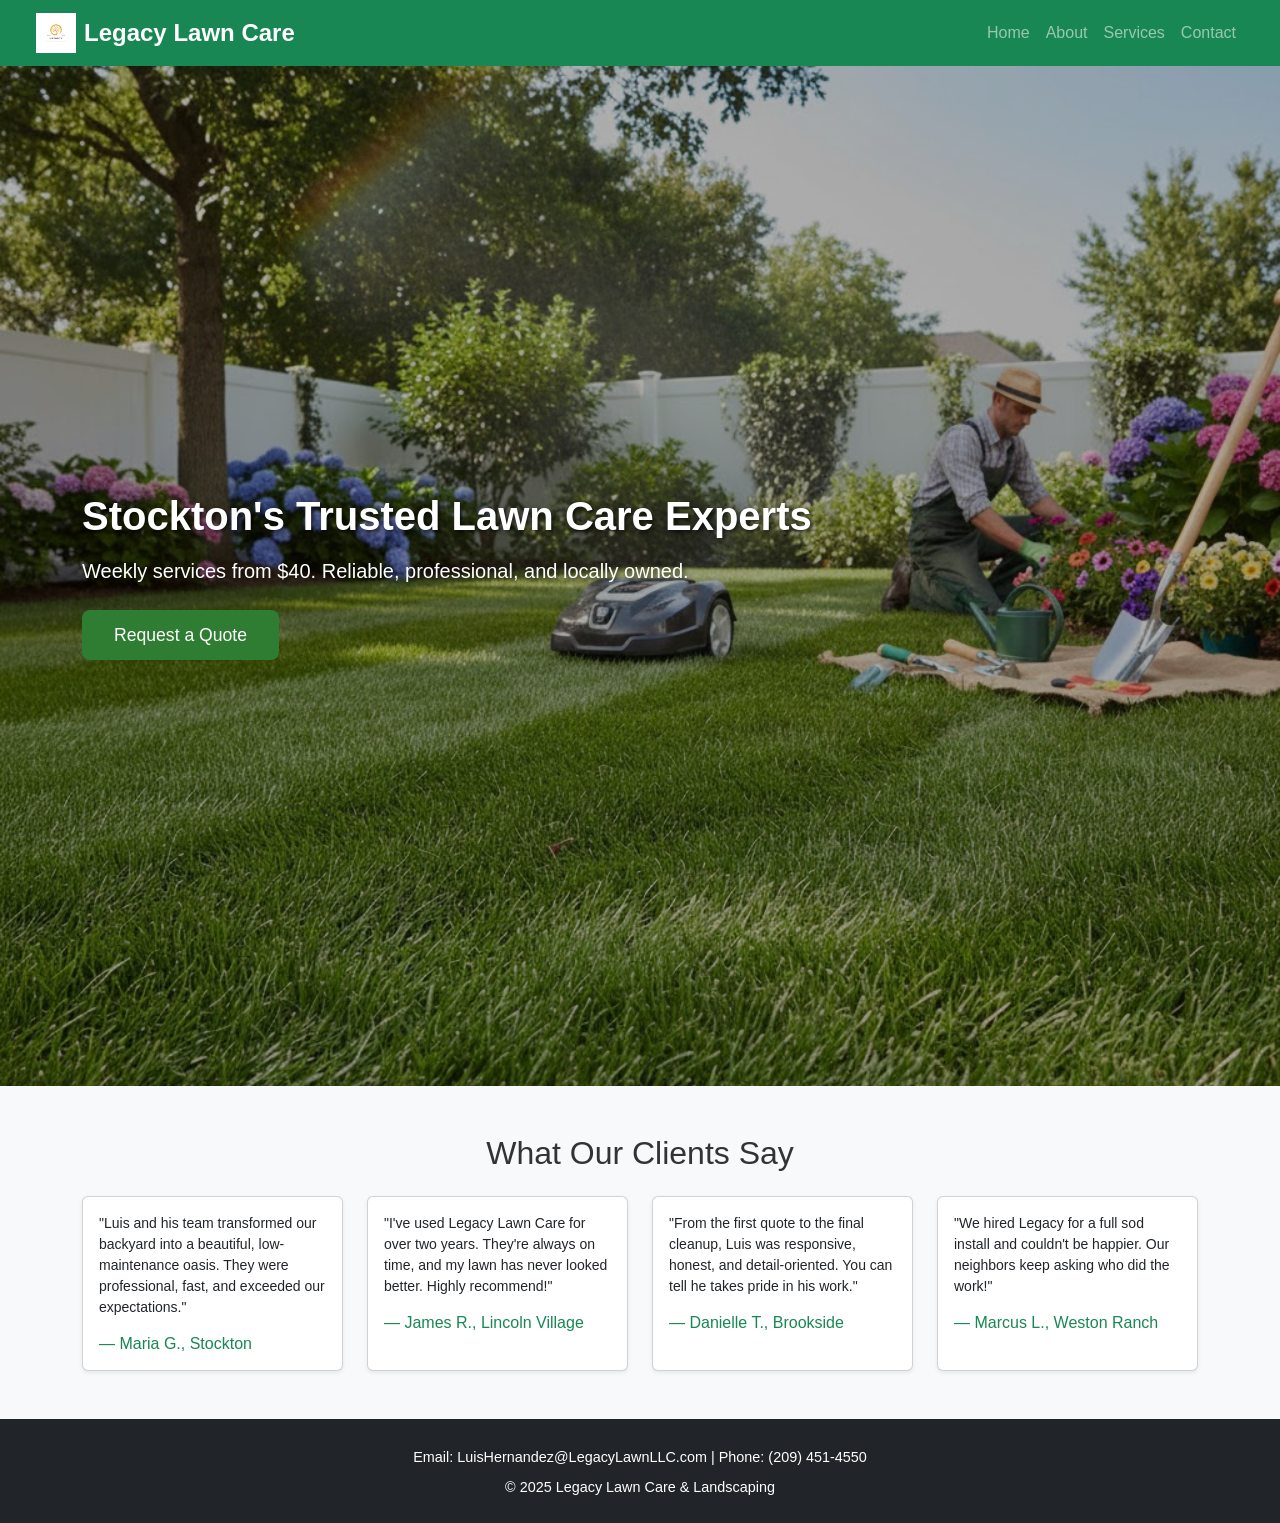
==== index.html @ 69510dd0 "moving things from about page" ====
<!DOCTYPE html>
<html lang="en">
<head>
  <meta charset="UTF-8" />
  <meta name="viewport" content="width=device-width, initial-scale=1.0" />
  <title>Legacy Lawn Care & Landscaping</title>
  <link href="https://cdn.jsdelivr.net/npm/bootstrap@5.3.0/dist/css/bootstrap.min.css" rel="stylesheet" />
  <link rel="stylesheet" href="https://cdnjs.cloudflare.com/ajax/libs/font-awesome/6.5.0/css/all.min.css" />
  <link rel="stylesheet" href="./styles/styles.css" />
</head>
<body>

<nav class="navbar navbar-expand-lg bg-success navbar-dark px-3 px-lg-4">
  <div class="container-fluid">
    <a class="navbar-brand d-flex align-items-center" href="#">
      <img src="/Assets/LOGO.jpg" alt="Legacy Lawn Care Logo" height="40" class="me-2">
      Legacy Lawn Care
    </a>
    <button class="navbar-toggler" type="button" data-bs-toggle="collapse" data-bs-target="#navMenu">
      <span class="navbar-toggler-icon"></span>
    </button>
    <div class="collapse navbar-collapse" id="navMenu">
      <ul class="navbar-nav ms-auto">
        <li class="nav-item"><a class="nav-link" href="/index.html">Home</a></li>
        <li class="nav-item"><a class="nav-link" href="/pages/about.html">About</a></li>
        <li class="nav-item"><a class="nav-link" href="/pages/services.html">Services</a></li>
        <li class="nav-item"><a class="nav-link" href="/pages/contact.html">Contact</a></li>
      </ul>
    </div>
  </div>
</nav>

<section class="hero-section d-flex align-items-center">
  <div class="container">
    <div class="row">
      <div class="col-12 col-md-10 col-lg-8 hero-content">
        <h1 class="mb-3">Stockton's Trusted Lawn Care Experts</h1>
        <p class="lead mb-4">Weekly services from $40. Reliable, professional, and locally owned.</p>
        <button class="btn btn-success btn-lg" data-bs-toggle="modal" data-bs-target="#quoteModal">Request a Quote</button>
      </div>
    </div>
  </div>
</section>

<!-- What Our Clients Say Section -->
<section id="testimonials" class="container my-5">
  <h2 class="text-center mb-4">What Our Clients Say</h2>
  <div class="row row-cols-1 row-cols-md-2 row-cols-lg-4 g-3 g-md-4">
    
    <div class="col">
      <div class="card shadow-sm h-100">
        <div class="card-body">
          <p class="card-text">"Luis and his team transformed our backyard into a beautiful, low-maintenance oasis. They were professional, fast, and exceeded our expectations."</p>
          <h6 class="text-success mb-0">— Maria G., Stockton</h6>
        </div>
      </div>
    </div>

    <div class="col">
      <div class="card shadow-sm h-100">
        <div class="card-body">
          <p class="card-text">"I've used Legacy Lawn Care for over two years. They're always on time, and my lawn has never looked better. Highly recommend!"</p>
          <h6 class="text-success mb-0">— James R., Lincoln Village</h6>
        </div>
      </div>
    </div>

    <div class="col">
      <div class="card shadow-sm h-100">
        <div class="card-body">
          <p class="card-text">"From the first quote to the final cleanup, Luis was responsive, honest, and detail-oriented. You can tell he takes pride in his work."</p>
          <h6 class="text-success mb-0">— Danielle T., Brookside</h6>
        </div>
      </div>
    </div>

    <div class="col">
      <div class="card shadow-sm h-100">
        <div class="card-body">
          <p class="card-text">"We hired Legacy for a full sod install and couldn't be happier. Our neighbors keep asking who did the work!"</p>
          <h6 class="text-success mb-0">— Marcus L., Weston Ranch</h6>
        </div>
      </div>
    </div>

  </div>
</section>

<div class="modal fade" id="quoteModal" tabindex="-1">
  <div class="modal-dialog modal-dialog-centered">
    <form class="modal-content">
      <div class="modal-header">
        <h5 class="modal-title">Request a Quote</h5>
        <button type="button" class="btn-close btn-close-white" data-bs-dismiss="modal"></button>
      </div>
      <div class="modal-body">
        <input type="text" class="form-control mb-3" placeholder="Your Name" required />
        <input type="email" class="form-control mb-3" placeholder="Email Address" required />
        <textarea class="form-control mb-3" placeholder="Service Needed" rows="3" required></textarea>
      </div>
      <div class="modal-footer">
        <button type="submit" class="btn btn-success">Submit</button>
        <button type="button" class="btn btn-outline-secondary">Print</button>
      </div>
    </form>
  </div>
</div>

<footer id="contact" class="bg-dark text-white text-center py-4 mt-5">
  <div class="container">
    <p class="mb-2">Email: LuisHernandez@LegacyLawnLLC.com | Phone: (209) 451-4550</p>
    <p class="mb-0">&copy; 2025 Legacy Lawn Care & Landscaping</p>
  </div>
</footer>

<script src="./scripts/script.js"></script>
<script src="https://cdn.jsdelivr.net/npm/bootstrap@5.3.0/dist/js/bootstrap.bundle.min.js"></script>
</body>
</html>
---- styles/styles.css ----
/* GLOBAL STYLES */
html {
  scroll-behavior: smooth;
}

body {
  font-family: 'Segoe UI', sans-serif;
  background-color: #f8f9fa;
  color: #333;
}

/* NAVBAR */
.navbar-brand {
  font-weight: bold;
  font-size: 1.5rem;
}

.nav-link {
  font-weight: 500;
  transition: color 0.3s ease;
}

.nav-link:hover {
  color: #d4edda;
}

/* HOME PAGE HERO */
section.d-flex {
  background-image: url(/Assets/lawn\ care.jpg);
  background-size: cover;
  background-position: center;
  min-height: 1020px;
  color: #fff;
  text-shadow: 2px 2px 4px rgba(0,0,0,0.7);
  position: relative;
}

section.d-flex::before {
  content: '';
  position: absolute;
  top: 0;
  left: 0;
  right: 0;
  bottom: 0;
  background: rgba(0,0,0,0.3);
}

section.d-flex > * {
  position: relative;
  z-index: 1;
}

section.d-flex h1 {
  font-size: clamp(1.75rem, 5vw, 2.5rem);
  font-weight: 700;
}

section.d-flex .lead {
  font-size: clamp(1rem, 3vw, 1.25rem);
}

section.d-flex .btn-success {
  background-color: #2e7d32;
  border: none;
  padding: 0.75rem 2rem;
  font-size: 1.1rem;
}

/* ABOUT PAGE */
#about .card {
  border-left: 5px solid #2e7d32;
  background-color: #fff;
  min-height: auto;
}

#about .card.flex-row {
  flex-direction: row;
}

#about .card img {
  width: 120px;
  height: 120px;
  object-fit: cover;
  flex-shrink: 0;
}

#about h4 {
  margin-bottom: 0.5rem;
}

#testimonials .card {
  transition: transform 0.3s ease;
}

#testimonials .card:hover {
  transform: translateY(-5px);
}

/* SERVICES PAGE */
#services h2 {
  color: #2e7d32;
  font-weight: 600;
}

.card-title {
  color: #2e7d32;
  font-weight: 600;
  font-size: clamp(1rem, 2.5vw, 1rem);
}

.card-text {
  font-size: clamp(0.875rem, 2vw, 00.875rem);
}

.btn-outline-success {
  border-color: #2e7d32;
  color: #2e7d32;
}

.btn-outline-success:hover {
  background-color: #2e7d32;
  color: #fff;
}

.card-img-top {
  height: 180px;
  object-fit: cover;
}


/* NAVBAR LOGO */
.navbar-brand img {
  height: 40px;
  width: auto;
  object-fit: contain;
}

/* Adjust for smaller screens */
@media (max-width: 767px) {
  .navbar-brand img {
    height: 30px;
  }
}


/* MODAL FORM */
.modal-content {
  border-radius: 8px;
}

.modal-header {
  background-color: #2e7d32;
  color: #fff;
  border-bottom: none;
}

.modal-footer {
  border-top: none;
}

.modal.fade .modal-dialog {
  transform: translateY(-20px);
  transition: transform 0.3s ease-out;
}

.modal.show .modal-dialog {
  transform: translateY(0);
}

/* FOOTER */
footer {
  background-color: #1b1b1b;
  font-size: 0.9rem;
}


footer p {
  margin: 0.3rem 0;
  font-size: clamp(0.8rem, 2vw, 0.9rem);
}

/* TABLET RESPONSIVE (768px - 991px) */
@media (max-width: 991px) {
  .navbar-brand {
    font-size: 1.25rem;
  }

  section.d-flex {
    min-height: 1725px;
  }

  #about .card {
    height: auto !important;
    min-height: auto !important;
  }

  .card-img-top {
    height: 200px;
  }
}

/* MOBILE RESPONSIVE (up to 767px) */
@media (max-width: 767px) {
  .navbar-brand {
    font-size: 1.1rem;
  }

  .navbar {
    padding-left: 1rem !important;
    padding-right: 1rem !important;
  }

  section.d-flex {
    min-height: 1725px;
    padding: 2rem 1rem !important;
  }

  section.d-flex .btn-success {
    padding: 0.6rem 1.5rem;
    font-size: 1rem;
    width: 100%;
  }

  /* About page mobile adjustments */
  #about .card.flex-row {
    flex-direction: column !important;
    text-align: center;
  }

  #about .card img {
    margin: 0 auto 1rem auto !important;
  }

  #about .card {
    padding: 1.5rem !important;
  }

  /* Services page mobile adjustments */
  .card-img-top {
    height: 150px;
  }

  /* Footer mobile adjustments */
  footer p {
    font-size: 0.75rem;
    line-height: 1.6;
  }

  /* Modal mobile adjustments */
  .modal-dialog {
    margin: 0.5rem;
  }

  .modal-footer {
    flex-direction: column;
  }

  .modal-footer .btn {
    width: 100%;
    margin-bottom: 0.5rem;
  }
}

/* EXTRA SMALL MOBILE (up to 480px) */
@media (max-width: 480px) {
  section.d-flex h1 {
    font-size: 1.5rem;
  }

  section.d-flex .lead {
    font-size: 0.95rem;
  }

  .card-title {
    font-size: 1rem;
  }

  .card-text {
    font-size: 0.85rem;
  }

  #about .card img {
    width: 100px;
    height: 100px;
  }
}

/* CONTACT PAGE BACKGROUND */
body.contact-page {
  background-image: url("/Assets/contactusBg.jpg");
  background-size: cover;
  background-position: center;
  background-attachment: fixed;
  background-repeat: no-repeat;
  min-height: 100vh;
  padding-bottom: 5rem; /* if using fixed footer */
}


body.contact-page section.container {
  background: none;   /* removes the box background */
  color: white;
  border-radius: 0;   /* optional: remove rounded corners */
  box-shadow: none;   /* optional: remove shadow */
  padding: 2rem;      /* keep spacing around the form */
  margin-top: 2rem;
  margin-bottom: 2rem;
}

body.contact-page form {
  background-color: transparent !important;
  box-shadow: none !important;
}
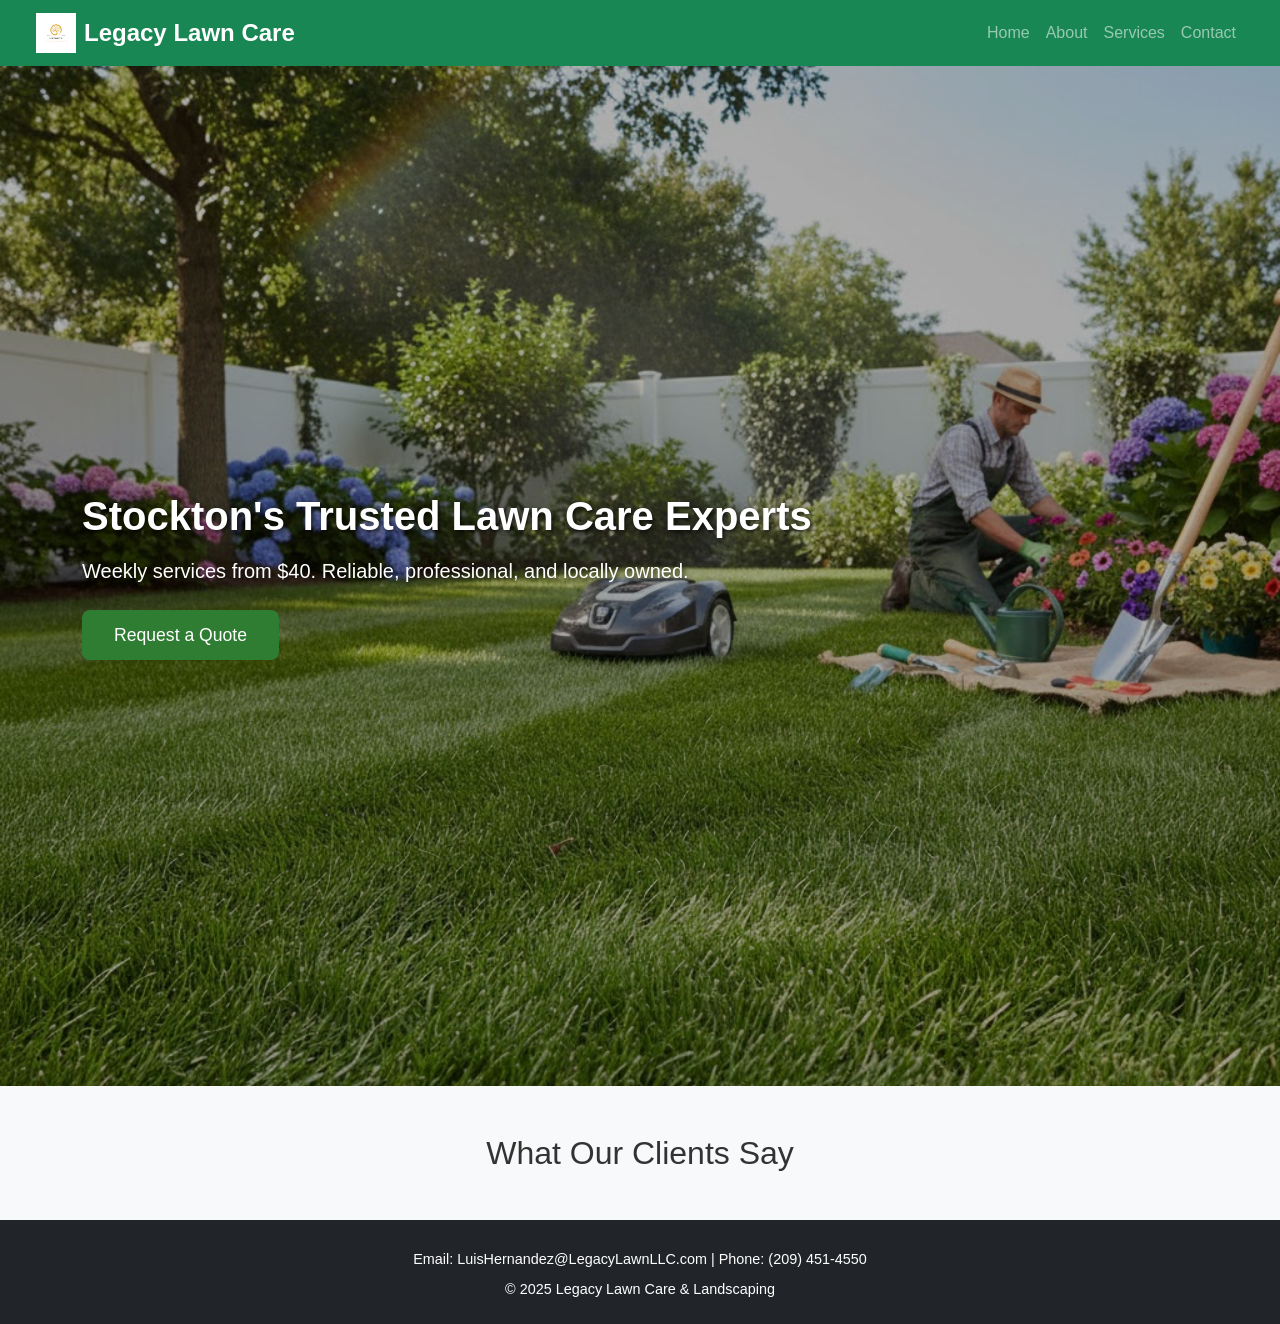
==== commit 644fef2c: "had to add script in contact page. not sure how it was deleted." ====
--- a/index.html
+++ b/index.html
@@ -1,119 +1,91 @@
 <!DOCTYPE html>
 <html lang="en">
+
 <head>
   <meta charset="UTF-8" />
   <meta name="viewport" content="width=device-width, initial-scale=1.0" />
   <title>Legacy Lawn Care & Landscaping</title>
   <link href="https://cdn.jsdelivr.net/npm/bootstrap@5.3.0/dist/css/bootstrap.min.css" rel="stylesheet" />
   <link rel="stylesheet" href="https://cdnjs.cloudflare.com/ajax/libs/font-awesome/6.5.0/css/all.min.css" />
-  <link rel="stylesheet" href="./styles/styles.css" />
+  <link rel="stylesheet" href="/styles/styles.css" />
 </head>
+
 <body>
-
-<nav class="navbar navbar-expand-lg bg-success navbar-dark px-3 px-lg-4">
-  <div class="container-fluid">
-    <a class="navbar-brand d-flex align-items-center" href="#">
-      <img src="/Assets/LOGO.jpg" alt="Legacy Lawn Care Logo" height="40" class="me-2">
-      Legacy Lawn Care
-    </a>
-    <button class="navbar-toggler" type="button" data-bs-toggle="collapse" data-bs-target="#navMenu">
-      <span class="navbar-toggler-icon"></span>
-    </button>
-    <div class="collapse navbar-collapse" id="navMenu">
-      <ul class="navbar-nav ms-auto">
-        <li class="nav-item"><a class="nav-link" href="/index.html">Home</a></li>
-        <li class="nav-item"><a class="nav-link" href="/pages/about.html">About</a></li>
-        <li class="nav-item"><a class="nav-link" href="/pages/services.html">Services</a></li>
-        <li class="nav-item"><a class="nav-link" href="/pages/contact.html">Contact</a></li>
-      </ul>
-    </div>
-  </div>
-</nav>
-
-<section class="hero-section d-flex align-items-center">
-  <div class="container">
-    <div class="row">
-      <div class="col-12 col-md-10 col-lg-8 hero-content">
-        <h1 class="mb-3">Stockton's Trusted Lawn Care Experts</h1>
-        <p class="lead mb-4">Weekly services from $40. Reliable, professional, and locally owned.</p>
-        <button class="btn btn-success btn-lg" data-bs-toggle="modal" data-bs-target="#quoteModal">Request a Quote</button>
+  <!-- Navbar -->
+  <nav class="navbar navbar-expand-lg bg-success navbar-dark px-3 px-lg-4">
+    <div class="container-fluid">
+      <a class="navbar-brand d-flex align-items-center" href="/index.html">
+        <img src="/Assets/LOGO.jpg" alt="Legacy Lawn Care Logo" height="40" class="me-2">
+        Legacy Lawn Care
+      </a>
+      <button class="navbar-toggler" type="button" data-bs-toggle="collapse" data-bs-target="#navMenu">
+        <span class="navbar-toggler-icon"></span>
+      </button>
+      <div class="collapse navbar-collapse" id="navMenu">
+        <ul class="navbar-nav ms-auto">
+          <li class="nav-item"><a class="nav-link" href="/index.html">Home</a></li>
+          <li class="nav-item"><a class="nav-link" href="/pages/about.html">About</a></li>
+          <li class="nav-item"><a class="nav-link" href="/pages/services.html">Services</a></li>
+          <li class="nav-item"><a class="nav-link" href="/pages/contact.html">Contact</a></li>
+        </ul>
       </div>
     </div>
-  </div>
-</section>
+  </nav>
 
-<!-- What Our Clients Say Section -->
-<section id="testimonials" class="container my-5">
-  <h2 class="text-center mb-4">What Our Clients Say</h2>
-  <div class="row row-cols-1 row-cols-md-2 row-cols-lg-4 g-3 g-md-4">
-    
-    <div class="col">
-      <div class="card shadow-sm h-100">
-        <div class="card-body">
-          <p class="card-text">"Luis and his team transformed our backyard into a beautiful, low-maintenance oasis. They were professional, fast, and exceeded our expectations."</p>
-          <h6 class="text-success mb-0">— Maria G., Stockton</h6>
+  <!-- Hero Section -->
+  <section class="hero-section d-flex align-items-center">
+    <div class="container">
+      <div class="row">
+        <div class="col-12 col-md-10 col-lg-8 hero-content">
+          <h1 class="mb-3">Stockton's Trusted Lawn Care Experts</h1>
+          <p class="lead mb-4">Weekly services from $40. Reliable, professional, and locally owned.</p>
+          <button class="btn btn-success btn-lg" data-bs-toggle="modal" data-bs-target="#quoteModal">Request a Quote</button>
         </div>
       </div>
     </div>
+  </section>
 
-    <div class="col">
-      <div class="card shadow-sm h-100">
-        <div class="card-body">
-          <p class="card-text">"I've used Legacy Lawn Care for over two years. They're always on time, and my lawn has never looked better. Highly recommend!"</p>
-          <h6 class="text-success mb-0">— James R., Lincoln Village</h6>
+  <!-- Testimonials -->
+  <section id="testimonials" class="container my-5">
+    <h2 class="text-center mb-4">What Our Clients Say</h2>
+    <div class="row row-cols-1 row-cols-md-2 row-cols-lg-4 g-3 g-md-4">
+      <!-- Testimonial Cards (unchanged) -->
+      <!-- ... -->
+    </div>
+  </section>
+
+  <!-- Quote Modal -->
+  <div class="modal fade" id="quoteModal" tabindex="-1">
+    <div class="modal-dialog modal-dialog-centered">
+      <form class="modal-content">
+        <div class="modal-header">
+          <h5 class="modal-title">Request a Quote</h5>
+          <button type="button" class="btn-close btn-close-white" data-bs-dismiss="modal"></button>
         </div>
-      </div>
+        <div class="modal-body">
+          <input type="text" class="form-control mb-3" placeholder="Your Name" required name="userName" id="userName" />
+          <input type="email" class="form-control mb-3" placeholder="Email Address" required name="userEmail" id="userEmail" />
+          <textarea class="form-control mb-3" placeholder="Service Needed" rows="3" required name="serviceRequest" id="serviceRequest"></textarea>
+        </div>
+        <div class="modal-footer">
+          <button type="submit" class="btn btn-success">Submit</button>
+          <button type="button" class="btn btn-outline-secondary">Print</button>
+        </div>
+      </form>
     </div>
+  </div>
 
-    <div class="col">
-      <div class="card shadow-sm h-100">
-        <div class="card-body">
-          <p class="card-text">"From the first quote to the final cleanup, Luis was responsive, honest, and detail-oriented. You can tell he takes pride in his work."</p>
-          <h6 class="text-success mb-0">— Danielle T., Brookside</h6>
-        </div>
-      </div>
+  <!-- Footer -->
+  <footer id="contact" class="bg-dark text-white text-center py-4 mt-5">
+    <div class="container">
+      <p class="mb-2">Email: LuisHernandez@LegacyLawnLLC.com | Phone: (209) 451-4550</p>
+      <p class="mb-0">&copy; 2025 Legacy Lawn Care & Landscaping</p>
     </div>
+  </footer>
 
-    <div class="col">
-      <div class="card shadow-sm h-100">
-        <div class="card-body">
-          <p class="card-text">"We hired Legacy for a full sod install and couldn't be happier. Our neighbors keep asking who did the work!"</p>
-          <h6 class="text-success mb-0">— Marcus L., Weston Ranch</h6>
-        </div>
-      </div>
-    </div>
+  <!-- Scripts -->
+  <script src="/scripts/script.js"></script>
+  <script src="https://cdn.jsdelivr.net/npm/bootstrap@5.3.0/dist/js/bootstrap.bundle.min.js"></script>
+</body>
 
-  </div>
-</section>
-
-<div class="modal fade" id="quoteModal" tabindex="-1">
-  <div class="modal-dialog modal-dialog-centered">
-    <form class="modal-content">
-      <div class="modal-header">
-        <h5 class="modal-title">Request a Quote</h5>
-        <button type="button" class="btn-close btn-close-white" data-bs-dismiss="modal"></button>
-      </div>
-      <div class="modal-body">
-        <input type="text" class="form-control mb-3" placeholder="Your Name" required />
-        <input type="email" class="form-control mb-3" placeholder="Email Address" required />
-        <textarea class="form-control mb-3" placeholder="Service Needed" rows="3" required></textarea>
-      </div>
-      <div class="modal-footer">
-        <button type="submit" class="btn btn-success">Submit</button>
-        <button type="button" class="btn btn-outline-secondary">Print</button>
-      </div>
-    </form>
-  </div>
-</div>
-
-<footer id="contact" class="bg-dark text-white text-center py-4 mt-5">
-  <div class="container">
-    <p class="mb-2">Email: LuisHernandez@LegacyLawnLLC.com | Phone: (209) 451-4550</p>
-    <p class="mb-0">&copy; 2025 Legacy Lawn Care & Landscaping</p>
-  </div>
-</footer>
-
-<script src="./scripts/script.js"></script>
-<script src="https://cdn.jsdelivr.net/npm/bootstrap@5.3.0/dist/js/bootstrap.bundle.min.js"></script>
-</body>
 </html>
--- a/styles/styles.css
+++ b/styles/styles.css
@@ -1,4 +1,6 @@
-/* GLOBAL STYLES */
+/* ============================================
+   1. GLOBAL STYLES
+   ============================================ */
 html {
   scroll-behavior: smooth;
 }
@@ -9,12 +11,21 @@
   color: #333;
 }
 
-/* NAVBAR */
+
+/* ============================================
+   2. NAVBAR
+   ============================================ */
 .navbar-brand {
   font-weight: bold;
   font-size: 1.5rem;
 }
 
+.navbar-brand img {
+  height: 40px;
+  width: auto;
+  object-fit: contain;
+}
+
 .nav-link {
   font-weight: 500;
   transition: color 0.3s ease;
@@ -24,8 +35,11 @@
   color: #d4edda;
 }
 
-/* HOME PAGE HERO */
-section.d-flex {
+
+/* ============================================
+   3. HERO SECTION (HOME PAGE)
+   ============================================ */
+section.hero-section {
   background-image: url(/Assets/lawn\ care.jpg);
   background-size: cover;
   background-position: center;
@@ -35,7 +49,7 @@
   position: relative;
 }
 
-section.d-flex::before {
+section.hero-section::before {
   content: '';
   position: absolute;
   top: 0;
@@ -45,30 +59,33 @@
   background: rgba(0,0,0,0.3);
 }
 
-section.d-flex > * {
+section.hero-section > * {
   position: relative;
   z-index: 1;
 }
 
-section.d-flex h1 {
+section.hero-section h1 {
   font-size: clamp(1.75rem, 5vw, 2.5rem);
   font-weight: 700;
 }
 
-section.d-flex .lead {
+section.hero-section .lead {
   font-size: clamp(1rem, 3vw, 1.25rem);
 }
 
-section.d-flex .btn-success {
+section.hero-section .btn-success {
   background-color: #2e7d32;
   border: none;
   padding: 0.75rem 2rem;
   font-size: 1.1rem;
 }
 
-/* ABOUT PAGE */
+
+/* ============================================
+   4. ABOUT PAGE
+   ============================================ */
 #about .card {
-  border-left: 5px solid #2e7d32;
+  border: 5px solid #2e7d32;
   background-color: #fff;
   min-height: auto;
 }
@@ -88,15 +105,14 @@
   margin-bottom: 0.5rem;
 }
 
-#testimonials .card {
-  transition: transform 0.3s ease;
-}
-
-#testimonials .card:hover {
-  transform: translateY(-5px);
-}
-
-/* SERVICES PAGE */
+.grey {
+  background-color: #2e2e2e;
+}
+
+
+/* ============================================
+   5. SERVICES PAGE
+   ============================================ */
 #services h2 {
   color: #2e7d32;
   font-weight: 600;
@@ -109,7 +125,7 @@
 }
 
 .card-text {
-  font-size: clamp(0.875rem, 2vw, 00.875rem);
+  font-size: clamp(0.875rem, 2vw, 0.875rem);
 }
 
 .btn-outline-success {
@@ -128,164 +144,9 @@
 }
 
 
-/* NAVBAR LOGO */
-.navbar-brand img {
-  height: 40px;
-  width: auto;
-  object-fit: contain;
-}
-
-/* Adjust for smaller screens */
-@media (max-width: 767px) {
-  .navbar-brand img {
-    height: 30px;
-  }
-}
-
-
-/* MODAL FORM */
-.modal-content {
-  border-radius: 8px;
-}
-
-.modal-header {
-  background-color: #2e7d32;
-  color: #fff;
-  border-bottom: none;
-}
-
-.modal-footer {
-  border-top: none;
-}
-
-.modal.fade .modal-dialog {
-  transform: translateY(-20px);
-  transition: transform 0.3s ease-out;
-}
-
-.modal.show .modal-dialog {
-  transform: translateY(0);
-}
-
-/* FOOTER */
-footer {
-  background-color: #1b1b1b;
-  font-size: 0.9rem;
-}
-
-
-footer p {
-  margin: 0.3rem 0;
-  font-size: clamp(0.8rem, 2vw, 0.9rem);
-}
-
-/* TABLET RESPONSIVE (768px - 991px) */
-@media (max-width: 991px) {
-  .navbar-brand {
-    font-size: 1.25rem;
-  }
-
-  section.d-flex {
-    min-height: 1725px;
-  }
-
-  #about .card {
-    height: auto !important;
-    min-height: auto !important;
-  }
-
-  .card-img-top {
-    height: 200px;
-  }
-}
-
-/* MOBILE RESPONSIVE (up to 767px) */
-@media (max-width: 767px) {
-  .navbar-brand {
-    font-size: 1.1rem;
-  }
-
-  .navbar {
-    padding-left: 1rem !important;
-    padding-right: 1rem !important;
-  }
-
-  section.d-flex {
-    min-height: 1725px;
-    padding: 2rem 1rem !important;
-  }
-
-  section.d-flex .btn-success {
-    padding: 0.6rem 1.5rem;
-    font-size: 1rem;
-    width: 100%;
-  }
-
-  /* About page mobile adjustments */
-  #about .card.flex-row {
-    flex-direction: column !important;
-    text-align: center;
-  }
-
-  #about .card img {
-    margin: 0 auto 1rem auto !important;
-  }
-
-  #about .card {
-    padding: 1.5rem !important;
-  }
-
-  /* Services page mobile adjustments */
-  .card-img-top {
-    height: 150px;
-  }
-
-  /* Footer mobile adjustments */
-  footer p {
-    font-size: 0.75rem;
-    line-height: 1.6;
-  }
-
-  /* Modal mobile adjustments */
-  .modal-dialog {
-    margin: 0.5rem;
-  }
-
-  .modal-footer {
-    flex-direction: column;
-  }
-
-  .modal-footer .btn {
-    width: 100%;
-    margin-bottom: 0.5rem;
-  }
-}
-
-/* EXTRA SMALL MOBILE (up to 480px) */
-@media (max-width: 480px) {
-  section.d-flex h1 {
-    font-size: 1.5rem;
-  }
-
-  section.d-flex .lead {
-    font-size: 0.95rem;
-  }
-
-  .card-title {
-    font-size: 1rem;
-  }
-
-  .card-text {
-    font-size: 0.85rem;
-  }
-
-  #about .card img {
-    width: 100px;
-    height: 100px;
-  }
-}
-
-/* CONTACT PAGE BACKGROUND */
+/* ============================================
+   6. CONTACT PAGE
+   ============================================ */
 body.contact-page {
   background-image: url("/Assets/contactusBg.jpg");
   background-size: cover;
@@ -293,16 +154,15 @@
   background-attachment: fixed;
   background-repeat: no-repeat;
   min-height: 100vh;
-  padding-bottom: 5rem; /* if using fixed footer */
-}
-
+  padding-bottom: 5rem;
+}
 
 body.contact-page section.container {
-  background: none;   /* removes the box background */
+  background: none;
   color: white;
-  border-radius: 0;   /* optional: remove rounded corners */
-  box-shadow: none;   /* optional: remove shadow */
-  padding: 2rem;      /* keep spacing around the form */
+  border-radius: 0;
+  box-shadow: none;
+  padding: 2rem;
   margin-top: 2rem;
   margin-bottom: 2rem;
 }
@@ -310,4 +170,210 @@
 body.contact-page form {
   background-color: transparent !important;
   box-shadow: none !important;
+}
+
+
+/* ============================================
+   7. CAROUSEL
+   ============================================ */
+.carousel-inner {
+  max-height: 400px;
+}
+
+.carousel-item img {
+  height: 400px;
+  object-fit: contain;
+  background-color: #2e2e2e;
+}
+
+.carousel-caption {
+  background: rgba(0, 0, 0, 0.6);
+  padding: 10px 20px;
+  border-radius: 5px;
+}
+
+.carousel-control-prev-icon,
+.carousel-control-next-icon {
+  background-color: rgba(0, 0, 0, 0.5);
+  border-radius: 50%;
+  padding: 20px;
+}
+
+
+/* ============================================
+   8. TESTIMONIALS
+   ============================================ */
+#testimonials .card {
+  transition: transform 0.3s ease;
+}
+
+#testimonials .card:hover {
+  transform: translateY(-5px);
+}
+
+
+/* ============================================
+   9. MODAL
+   ============================================ */
+.modal-content {
+  border-radius: 8px;
+}
+
+.modal-header {
+  background-color: #2e7d32;
+  color: #fff;
+  border-bottom: none;
+}
+
+.modal-footer {
+  border-top: none;
+}
+
+.modal.fade .modal-dialog {
+  transform: translateY(-20px);
+  transition: transform 0.3s ease-out;
+}
+
+.modal.show .modal-dialog {
+  transform: translateY(0);
+}
+
+
+/* ============================================
+   10. FOOTER
+   ============================================ */
+footer {
+  background-color: #1b1b1b;
+  font-size: 0.9rem;
+}
+
+footer p {
+  margin: 0.3rem 0;
+  font-size: clamp(0.8rem, 2vw, 0.9rem);
+}
+
+
+/* ============================================
+   11. RESPONSIVE MEDIA QUERIES
+   ============================================ */
+
+/* Tablet Responsive (768px - 991px) */
+@media (max-width: 991px) {
+  .navbar-brand {
+    font-size: 1.25rem;
+  }
+
+  section.hero-section {
+    min-height: 1725px;
+  }
+
+  #about .card {
+    height: auto !important;
+    min-height: auto !important;
+  }
+
+  .card-img-top {
+    height: 200px;
+  }
+}
+
+/* Mobile Responsive (up to 767px) */
+@media (max-width: 767px) {
+  /* Navbar */
+  .navbar-brand {
+    font-size: 1.1rem;
+  }
+  
+  .navbar-brand img {
+    height: 30px;
+  }
+
+  .navbar {
+    padding-left: 1rem !important;
+    padding-right: 1rem !important;
+  }
+
+  /* Hero Section */
+  section.hero-section {
+    min-height: 1725px;
+    padding: 2rem 1rem !important;
+  }
+
+  section.hero-section .btn-success {
+    padding: 0.6rem 1.5rem;
+    font-size: 1rem;
+    width: 100%;
+  }
+
+  /* About Page */
+  #about .card.flex-row {
+    flex-direction: column !important;
+    text-align: center;
+  }
+
+  #about .card img {
+    margin: 0 auto 1rem auto !important;
+  }
+
+  #about .card {
+    padding: 1.5rem !important;
+  }
+
+  /* Services Page */
+  .card-img-top {
+    height: 150px;
+  }
+
+  /* Carousel */
+  .carousel-item img {
+    height: 250px;
+  }
+  
+  .carousel-inner {
+    max-height: 250px;
+  }
+
+  /* Footer */
+  footer p {
+    font-size: 0.75rem;
+    line-height: 1.6;
+  }
+
+  /* Modal */
+  .modal-dialog {
+    margin: 0.5rem;
+  }
+
+  .modal-footer {
+    flex-direction: column;
+  }
+
+  .modal-footer .btn {
+    width: 100%;
+    margin-bottom: 0.5rem;
+  }
+}
+
+/* Extra Small Mobile (up to 480px) */
+@media (max-width: 480px) {
+  section.hero-section h1 {
+    font-size: 1.5rem;
+  }
+
+  section.hero-section .lead {
+    font-size: 0.95rem;
+  }
+
+  .card-title {
+    font-size: 1rem;
+  }
+
+  .card-text {
+    font-size: 0.85rem;
+  }
+
+  #about .card img {
+    width: 100px;
+    height: 100px;
+  }
 }
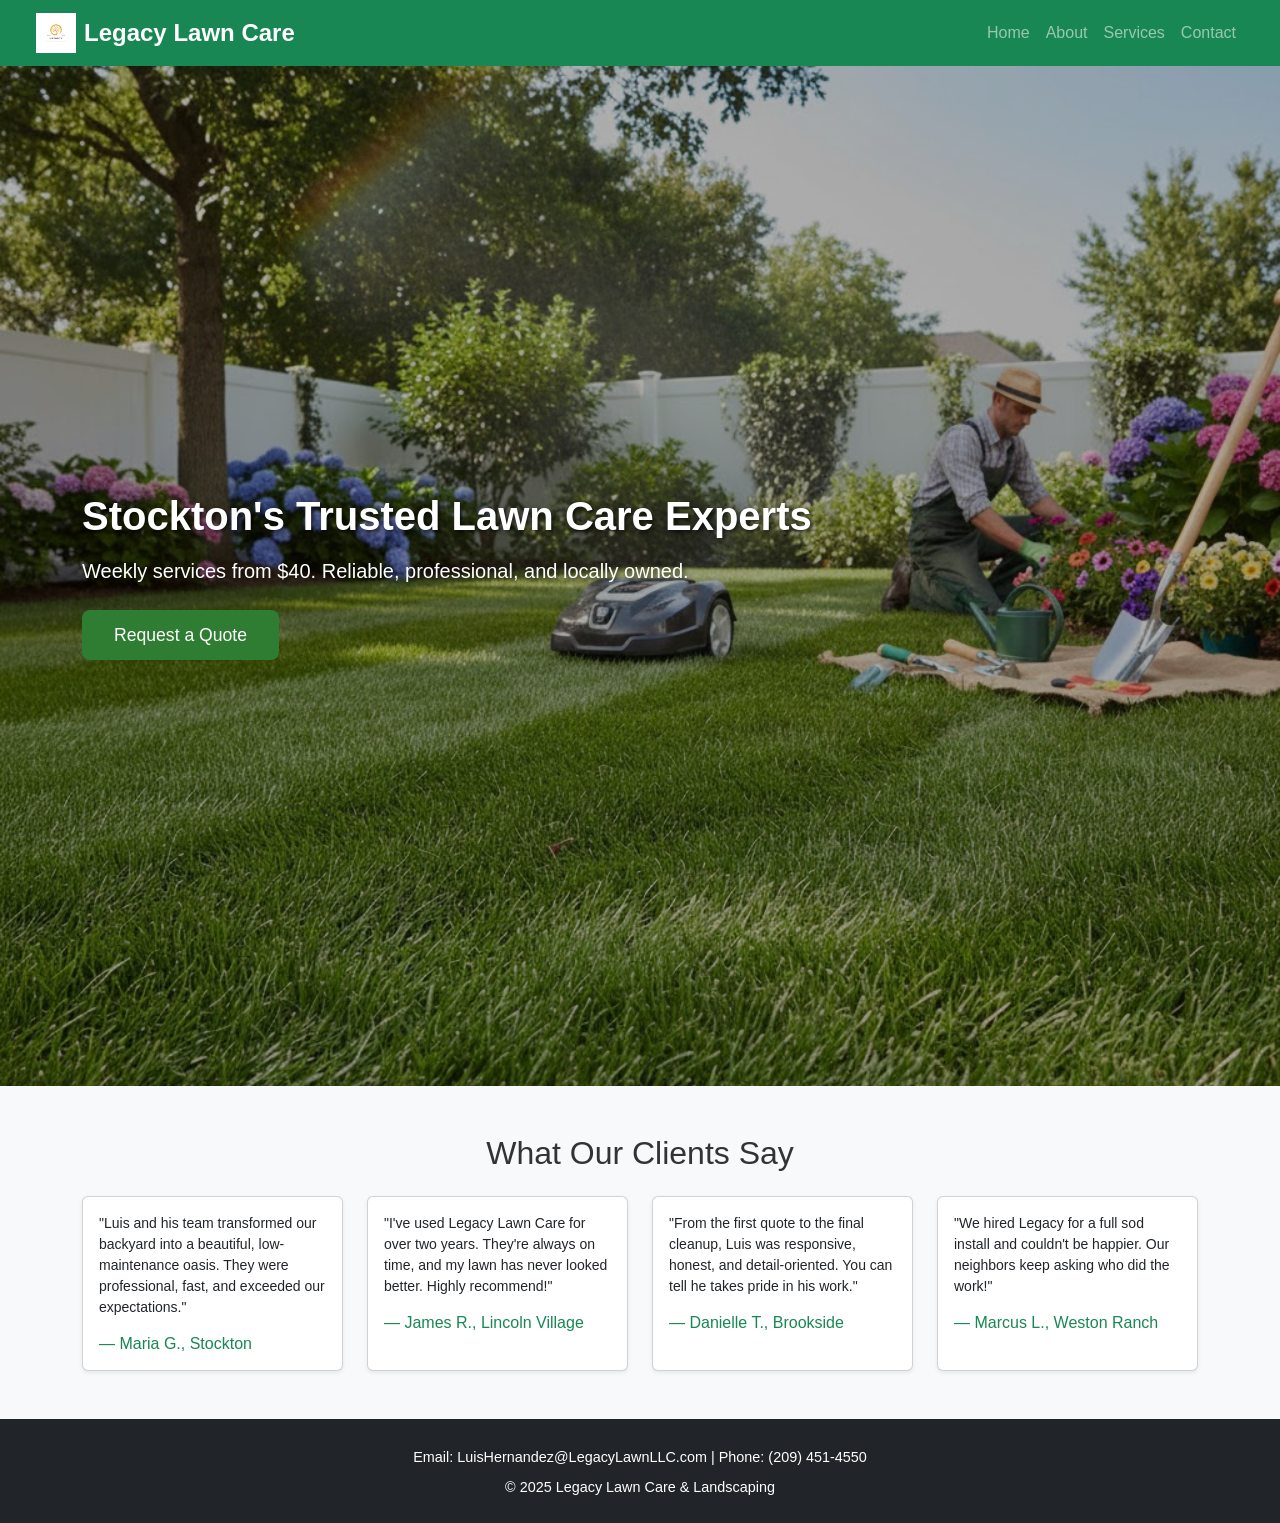
==== commit c41584eb: "delete testimoniels on accident. needed to undo" ====
--- a/index.html
+++ b/index.html
@@ -11,7 +11,7 @@
 </head>
 
 <body>
-  <!-- Navbar -->
+
   <nav class="navbar navbar-expand-lg bg-success navbar-dark px-3 px-lg-4">
     <div class="container-fluid">
       <a class="navbar-brand d-flex align-items-center" href="/index.html">
@@ -32,29 +32,67 @@
     </div>
   </nav>
 
-  <!-- Hero Section -->
   <section class="hero-section d-flex align-items-center">
     <div class="container">
       <div class="row">
         <div class="col-12 col-md-10 col-lg-8 hero-content">
           <h1 class="mb-3">Stockton's Trusted Lawn Care Experts</h1>
           <p class="lead mb-4">Weekly services from $40. Reliable, professional, and locally owned.</p>
-          <button class="btn btn-success btn-lg" data-bs-toggle="modal" data-bs-target="#quoteModal">Request a Quote</button>
+          <button class="btn btn-success btn-lg" data-bs-toggle="modal" data-bs-target="#quoteModal">Request a
+            Quote</button>
         </div>
       </div>
     </div>
   </section>
 
-  <!-- Testimonials -->
+  <!-- What Our Clients Say Section -->
   <section id="testimonials" class="container my-5">
     <h2 class="text-center mb-4">What Our Clients Say</h2>
     <div class="row row-cols-1 row-cols-md-2 row-cols-lg-4 g-3 g-md-4">
-      <!-- Testimonial Cards (unchanged) -->
-      <!-- ... -->
+
+      <div class="col">
+        <div class="card shadow-sm h-100">
+          <div class="card-body">
+            <p class="card-text">"Luis and his team transformed our backyard into a beautiful, low-maintenance oasis.
+              They were professional, fast, and exceeded our expectations."</p>
+            <h6 class="text-success mb-0">— Maria G., Stockton</h6>
+          </div>
+        </div>
+      </div>
+
+      <div class="col">
+        <div class="card shadow-sm h-100">
+          <div class="card-body">
+            <p class="card-text">"I've used Legacy Lawn Care for over two years. They're always on time, and my lawn has
+              never looked better. Highly recommend!"</p>
+            <h6 class="text-success mb-0">— James R., Lincoln Village</h6>
+          </div>
+        </div>
+      </div>
+
+      <div class="col">
+        <div class="card shadow-sm h-100">
+          <div class="card-body">
+            <p class="card-text">"From the first quote to the final cleanup, Luis was responsive, honest, and
+              detail-oriented. You can tell he takes pride in his work."</p>
+            <h6 class="text-success mb-0">— Danielle T., Brookside</h6>
+          </div>
+        </div>
+      </div>
+
+      <div class="col">
+        <div class="card shadow-sm h-100">
+          <div class="card-body">
+            <p class="card-text">"We hired Legacy for a full sod install and couldn't be happier. Our neighbors keep
+              asking who did the work!"</p>
+            <h6 class="text-success mb-0">— Marcus L., Weston Ranch</h6>
+          </div>
+        </div>
+      </div>
+
     </div>
   </section>
 
-  <!-- Quote Modal -->
   <div class="modal fade" id="quoteModal" tabindex="-1">
     <div class="modal-dialog modal-dialog-centered">
       <form class="modal-content">
@@ -63,9 +101,9 @@
           <button type="button" class="btn-close btn-close-white" data-bs-dismiss="modal"></button>
         </div>
         <div class="modal-body">
-          <input type="text" class="form-control mb-3" placeholder="Your Name" required name="userName" id="userName" />
-          <input type="email" class="form-control mb-3" placeholder="Email Address" required name="userEmail" id="userEmail" />
-          <textarea class="form-control mb-3" placeholder="Service Needed" rows="3" required name="serviceRequest" id="serviceRequest"></textarea>
+          <input type="text" class="form-control mb-3" placeholder="Your Name" required />
+          <input type="email" class="form-control mb-3" placeholder="Email Address" required />
+          <textarea class="form-control mb-3" placeholder="Service Needed" rows="3" required></textarea>
         </div>
         <div class="modal-footer">
           <button type="submit" class="btn btn-success">Submit</button>
@@ -75,7 +113,6 @@
     </div>
   </div>
 
-  <!-- Footer -->
   <footer id="contact" class="bg-dark text-white text-center py-4 mt-5">
     <div class="container">
       <p class="mb-2">Email: LuisHernandez@LegacyLawnLLC.com | Phone: (209) 451-4550</p>
@@ -83,7 +120,6 @@
     </div>
   </footer>
 
-  <!-- Scripts -->
   <script src="/scripts/script.js"></script>
   <script src="https://cdn.jsdelivr.net/npm/bootstrap@5.3.0/dist/js/bootstrap.bundle.min.js"></script>
 </body>
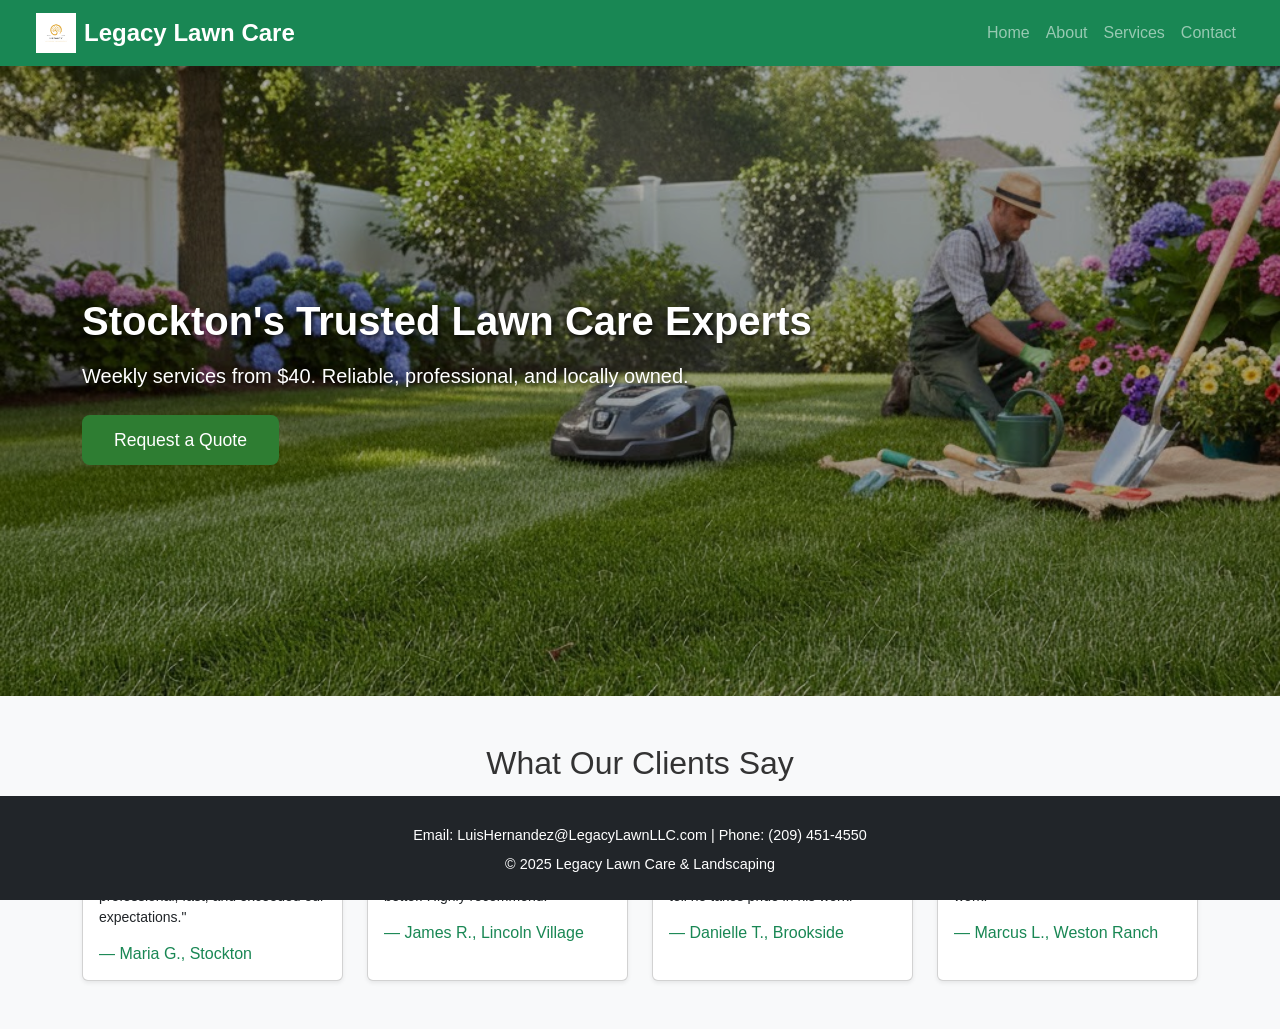
==== commit 399240ae: "fixing footer to be fixed on the bottom on the homepage" ====
--- a/index.html
+++ b/index.html
@@ -113,7 +113,7 @@
     </div>
   </div>
 
-  <footer id="contact" class="bg-dark text-white text-center py-4 mt-5">
+  <footer id="contact" class="bg-dark text-white text-center fixed-bottom py-4 mt-5">
     <div class="container">
       <p class="mb-2">Email: LuisHernandez@LegacyLawnLLC.com | Phone: (209) 451-4550</p>
       <p class="mb-0">&copy; 2025 Legacy Lawn Care & Landscaping</p>
--- a/styles/styles.css
+++ b/styles/styles.css
@@ -80,6 +80,27 @@
   font-size: 1.1rem;
 }
 
+/* Desktop/Laptop Responsive (1024px and up) */
+@media (min-width: 1024px) {
+  section.hero-section {
+    min-height: 70vh; /* Use viewport height for better scaling */
+  }
+}
+
+/* Large Desktop (1440px and up) */
+@media (min-width: 1440px) {
+  section.hero-section {
+    min-height: 65vh; /* Shorter hero for large screens */
+  }
+}
+
+/* Extra Large Desktop (1920px and up) */
+@media (min-width: 1920px) {
+  section.hero-section {
+    min-height: 60vh; /* Even shorter for very large screens */
+  }
+}
+
 
 /* ============================================
    4. ABOUT PAGE
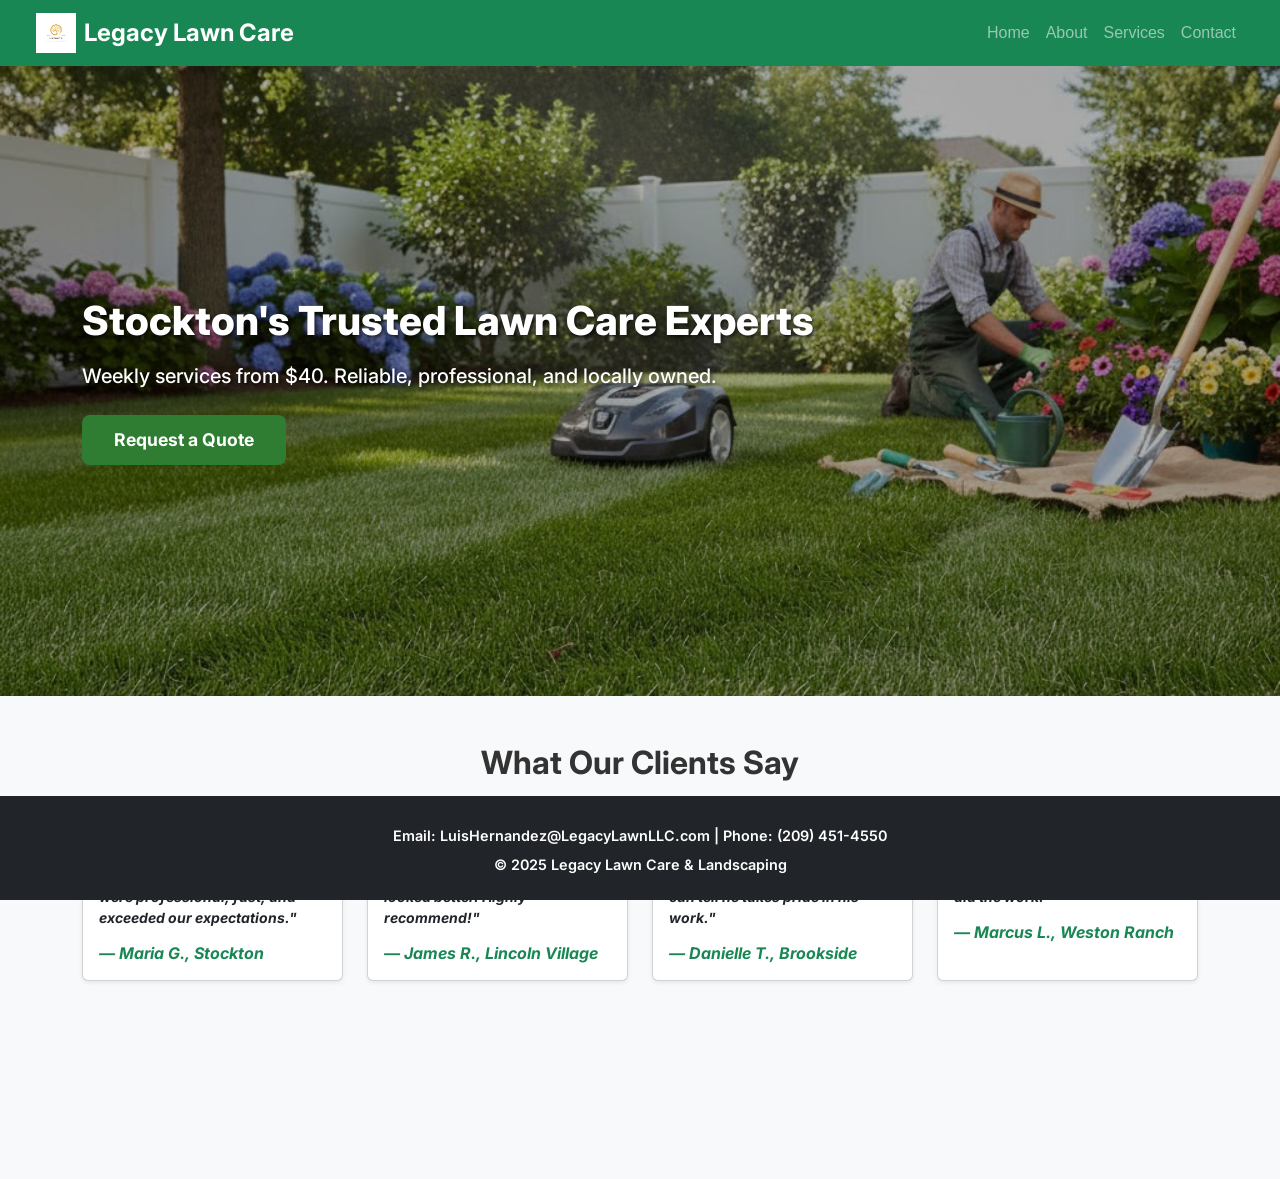
==== commit ba69216e: "updating fonts and classes" ====
--- a/index.html
+++ b/index.html
@@ -7,10 +7,13 @@
   <title>Legacy Lawn Care & Landscaping</title>
   <link href="https://cdn.jsdelivr.net/npm/bootstrap@5.3.0/dist/css/bootstrap.min.css" rel="stylesheet" />
   <link rel="stylesheet" href="https://cdnjs.cloudflare.com/ajax/libs/font-awesome/6.5.0/css/all.min.css" />
-  <link rel="stylesheet" href="/styles/styles.css" />
+  <link rel="stylesheet" href="./styles/styles.css" />
+  <link rel="preconnect" href="https://fonts.googleapis.com">
+<link rel="preconnect" href="https://fonts.gstatic.com" crossorigin>
+<link href="https://fonts.googleapis.com/css2?family=Dosis:wght@200..800&family=Fugaz+One&family=Inter:ital,opsz,wght@0,14..32,100..900;1,14..32,100..900&display=swap" rel="stylesheet">
 </head>
 
-<body>
+<body class="marge">
 
   <nav class="navbar navbar-expand-lg bg-success navbar-dark px-3 px-lg-4">
     <div class="container-fluid">
@@ -47,15 +50,15 @@
 
   <!-- What Our Clients Say Section -->
   <section id="testimonials" class="container my-5">
-    <h2 class="text-center mb-4">What Our Clients Say</h2>
-    <div class="row row-cols-1 row-cols-md-2 row-cols-lg-4 g-3 g-md-4">
+    <h2 class="text-center mb-4 clients">What Our Clients Say</h2>
+    <div class="row row-cols-1 row-cols-md-2 row-cols-lg-4 g-3 g-md-4 tests">
 
       <div class="col">
         <div class="card shadow-sm h-100">
           <div class="card-body">
             <p class="card-text">"Luis and his team transformed our backyard into a beautiful, low-maintenance oasis.
               They were professional, fast, and exceeded our expectations."</p>
-            <h6 class="text-success mb-0">— Maria G., Stockton</h6>
+            <h6 class="text-success mb-0 tests">— Maria G., Stockton</h6>
           </div>
         </div>
       </div>
@@ -65,7 +68,7 @@
           <div class="card-body">
             <p class="card-text">"I've used Legacy Lawn Care for over two years. They're always on time, and my lawn has
               never looked better. Highly recommend!"</p>
-            <h6 class="text-success mb-0">— James R., Lincoln Village</h6>
+            <h6 class="text-success mb-0 tests">— James R., Lincoln Village</h6>
           </div>
         </div>
       </div>
@@ -75,7 +78,7 @@
           <div class="card-body">
             <p class="card-text">"From the first quote to the final cleanup, Luis was responsive, honest, and
               detail-oriented. You can tell he takes pride in his work."</p>
-            <h6 class="text-success mb-0">— Danielle T., Brookside</h6>
+            <h6 class="text-success mb-0 tests">— Danielle T., Brookside</h6>
           </div>
         </div>
       </div>
@@ -85,7 +88,7 @@
           <div class="card-body">
             <p class="card-text">"We hired Legacy for a full sod install and couldn't be happier. Our neighbors keep
               asking who did the work!"</p>
-            <h6 class="text-success mb-0">— Marcus L., Weston Ranch</h6>
+            <h6 class="text-success mb-0 tests">— Marcus L., Weston Ranch</h6>
           </div>
         </div>
       </div>
@@ -113,6 +116,8 @@
     </div>
   </div>
 
+  
+
   <footer id="contact" class="bg-dark text-white text-center fixed-bottom py-4 mt-5">
     <div class="container">
       <p class="mb-2">Email: LuisHernandez@LegacyLawnLLC.com | Phone: (209) 451-4550</p>
@@ -120,7 +125,7 @@
     </div>
   </footer>
 
-  <script src="/scripts/script.js"></script>
+  <script src="./scripts/script.js"></script>
   <script src="https://cdn.jsdelivr.net/npm/bootstrap@5.3.0/dist/js/bootstrap.bundle.min.js"></script>
 </body>
 
--- a/styles/styles.css
+++ b/styles/styles.css
@@ -11,6 +11,10 @@
   color: #333;
 }
 
+.marge {
+  padding-bottom: 150px;
+}
+
 
 /* ============================================
    2. NAVBAR
@@ -18,6 +22,7 @@
 .navbar-brand {
   font-weight: bold;
   font-size: 1.5rem;
+  font-family: "Inter", sans-serif;
 }
 
 .navbar-brand img {
@@ -45,7 +50,7 @@
   background-position: center;
   min-height: 1020px;
   color: #fff;
-  text-shadow: 2px 2px 4px rgba(0,0,0,0.7);
+  text-shadow: 2px 2px 4px rgba(0, 0, 0, 0.7);
   position: relative;
 }
 
@@ -56,21 +61,26 @@
   left: 0;
   right: 0;
   bottom: 0;
-  background: rgba(0,0,0,0.3);
-}
-
-section.hero-section > * {
+  background: rgba(0, 0, 0, 0.3);
+}
+
+section.hero-section>* {
   position: relative;
   z-index: 1;
 }
 
 section.hero-section h1 {
-  font-size: clamp(1.75rem, 5vw, 2.5rem);
-  font-weight: 700;
+  font-family: "Inter", sans-serif;
+  font-optical-sizing: auto;
+  font-weight: 800;
+  font-style: normal;
 }
 
 section.hero-section .lead {
-  font-size: clamp(1rem, 3vw, 1.25rem);
+  font-family: "Inter", sans-serif;
+  font-optical-sizing: auto;
+  font-weight: 500;
+  font-style: normal;
 }
 
 section.hero-section .btn-success {
@@ -78,26 +88,44 @@
   border: none;
   padding: 0.75rem 2rem;
   font-size: 1.1rem;
+  font-family: "Inter", sans-serif;
+  font-weight: bold;
+}
+
+.clients {
+  font-family: "Inter", sans-serif;
+  font-optical-sizing: auto;
+  font-weight: bold;
+}
+
+.tests {
+  font-family: "Inter", sans-serif;
+  font-optical-sizing: auto;
+  font-weight: bold;
+  font-style: italic;
 }
 
 /* Desktop/Laptop Responsive (1024px and up) */
 @media (min-width: 1024px) {
   section.hero-section {
-    min-height: 70vh; /* Use viewport height for better scaling */
+    min-height: 70vh;
+    /* Use viewport height for better scaling */
   }
 }
 
 /* Large Desktop (1440px and up) */
 @media (min-width: 1440px) {
   section.hero-section {
-    min-height: 65vh; /* Shorter hero for large screens */
+    min-height: 65vh;
+    /* Shorter hero for large screens */
   }
 }
 
 /* Extra Large Desktop (1920px and up) */
 @media (min-width: 1920px) {
   section.hero-section {
-    min-height: 60vh; /* Even shorter for very large screens */
+    min-height: 60vh;
+    /* Even shorter for very large screens */
   }
 }
 
@@ -130,6 +158,15 @@
   background-color: #2e2e2e;
 }
 
+.info {
+  font-family: "Inter", sans-serif;
+  font-weight: lighter;
+}
+
+.meet {
+  font-family: "Inter", sans-serif;
+  font-weight: 545;
+}
 
 /* ============================================
    5. SERVICES PAGE
@@ -162,6 +199,11 @@
 .card-img-top {
   height: 180px;
   object-fit: cover;
+}
+
+.serve {
+  font-family: "Inter", sans-serif;
+  font-weight: 500;
 }
 
 
@@ -193,6 +235,16 @@
   box-shadow: none !important;
 }
 
+.contact {
+  font-family: "Inter", sans-serif;
+  font-weight: bolder;
+}
+
+.forms {
+  font-family: "Inter", sans-serif;
+}
+
+
 
 /* ============================================
    7. CAROUSEL
@@ -266,6 +318,8 @@
 footer {
   background-color: #1b1b1b;
   font-size: 0.9rem;
+  font-family: "Inter", sans-serif;
+  font-weight: 600;
 }
 
 footer p {
@@ -300,11 +354,12 @@
 
 /* Mobile Responsive (up to 767px) */
 @media (max-width: 767px) {
+
   /* Navbar */
   .navbar-brand {
     font-size: 1.1rem;
   }
-  
+
   .navbar-brand img {
     height: 30px;
   }
@@ -349,7 +404,7 @@
   .carousel-item img {
     height: 250px;
   }
-  
+
   .carousel-inner {
     max-height: 250px;
   }
